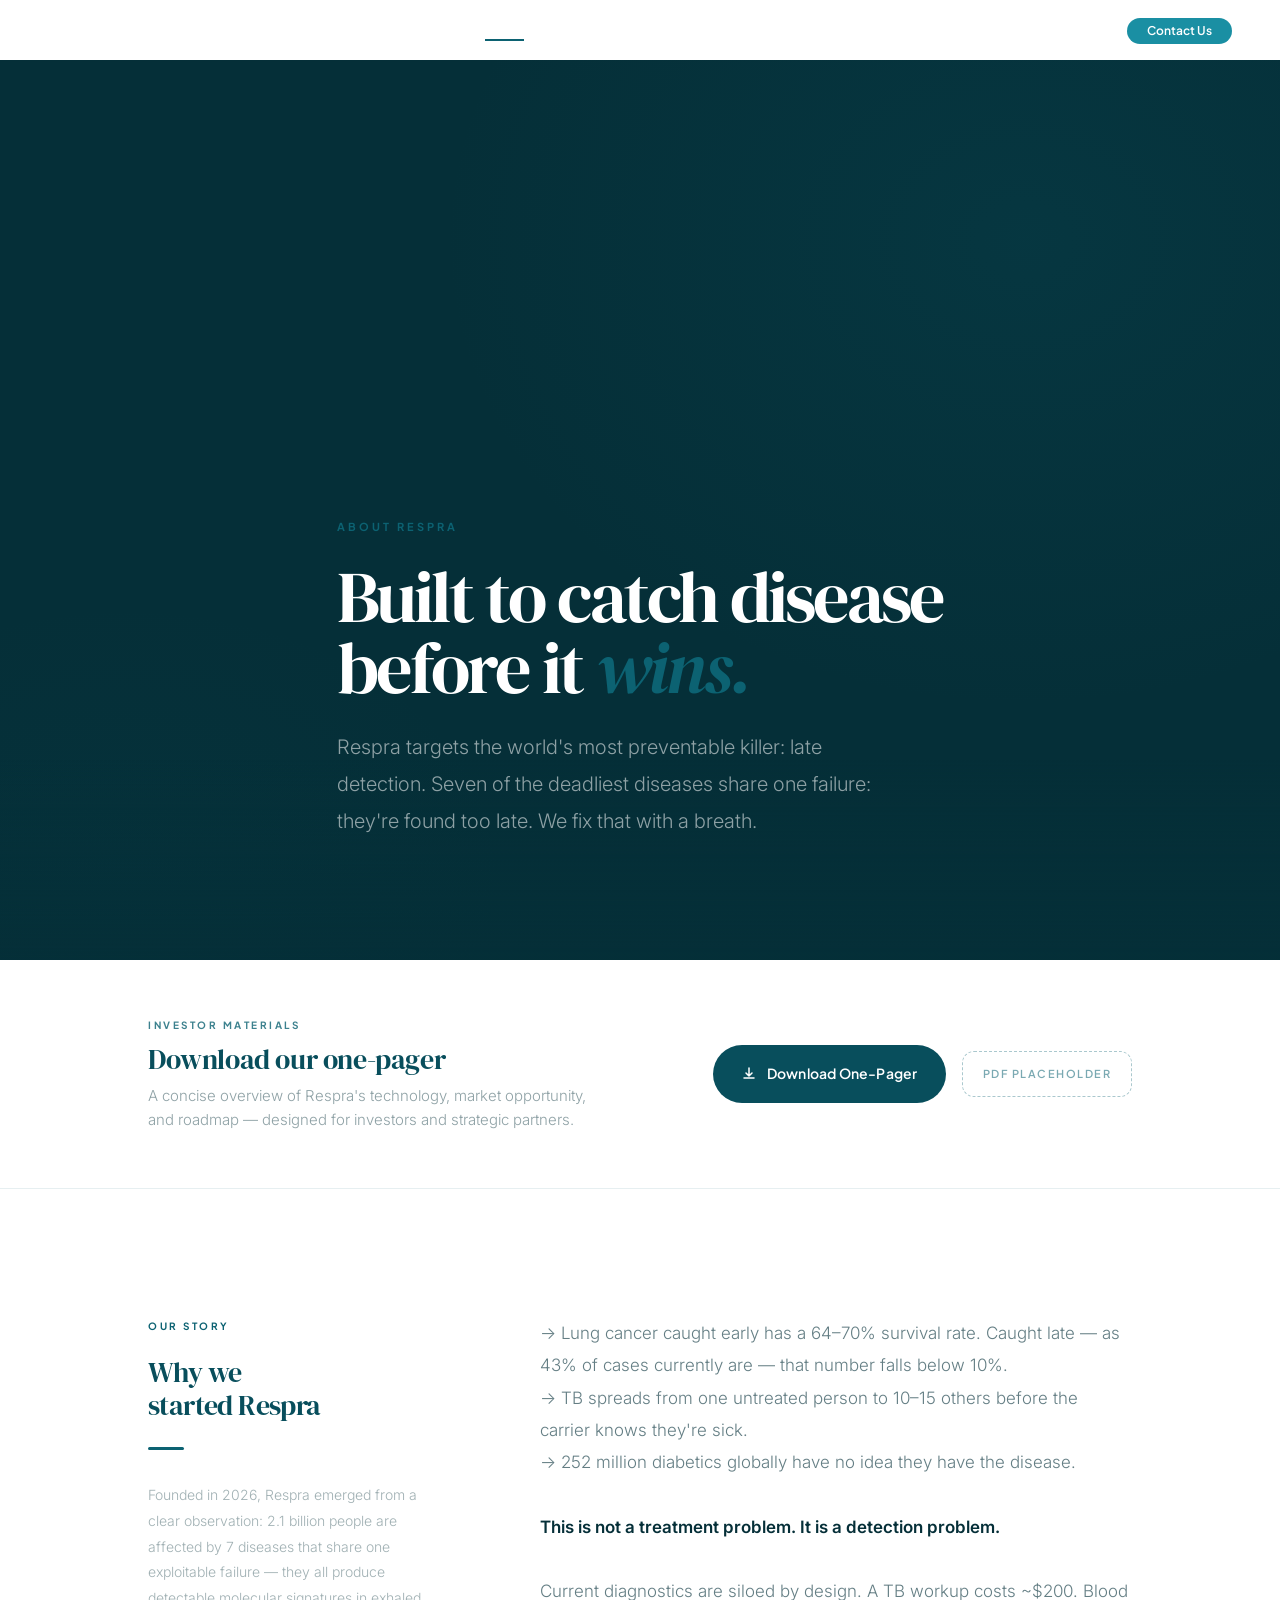
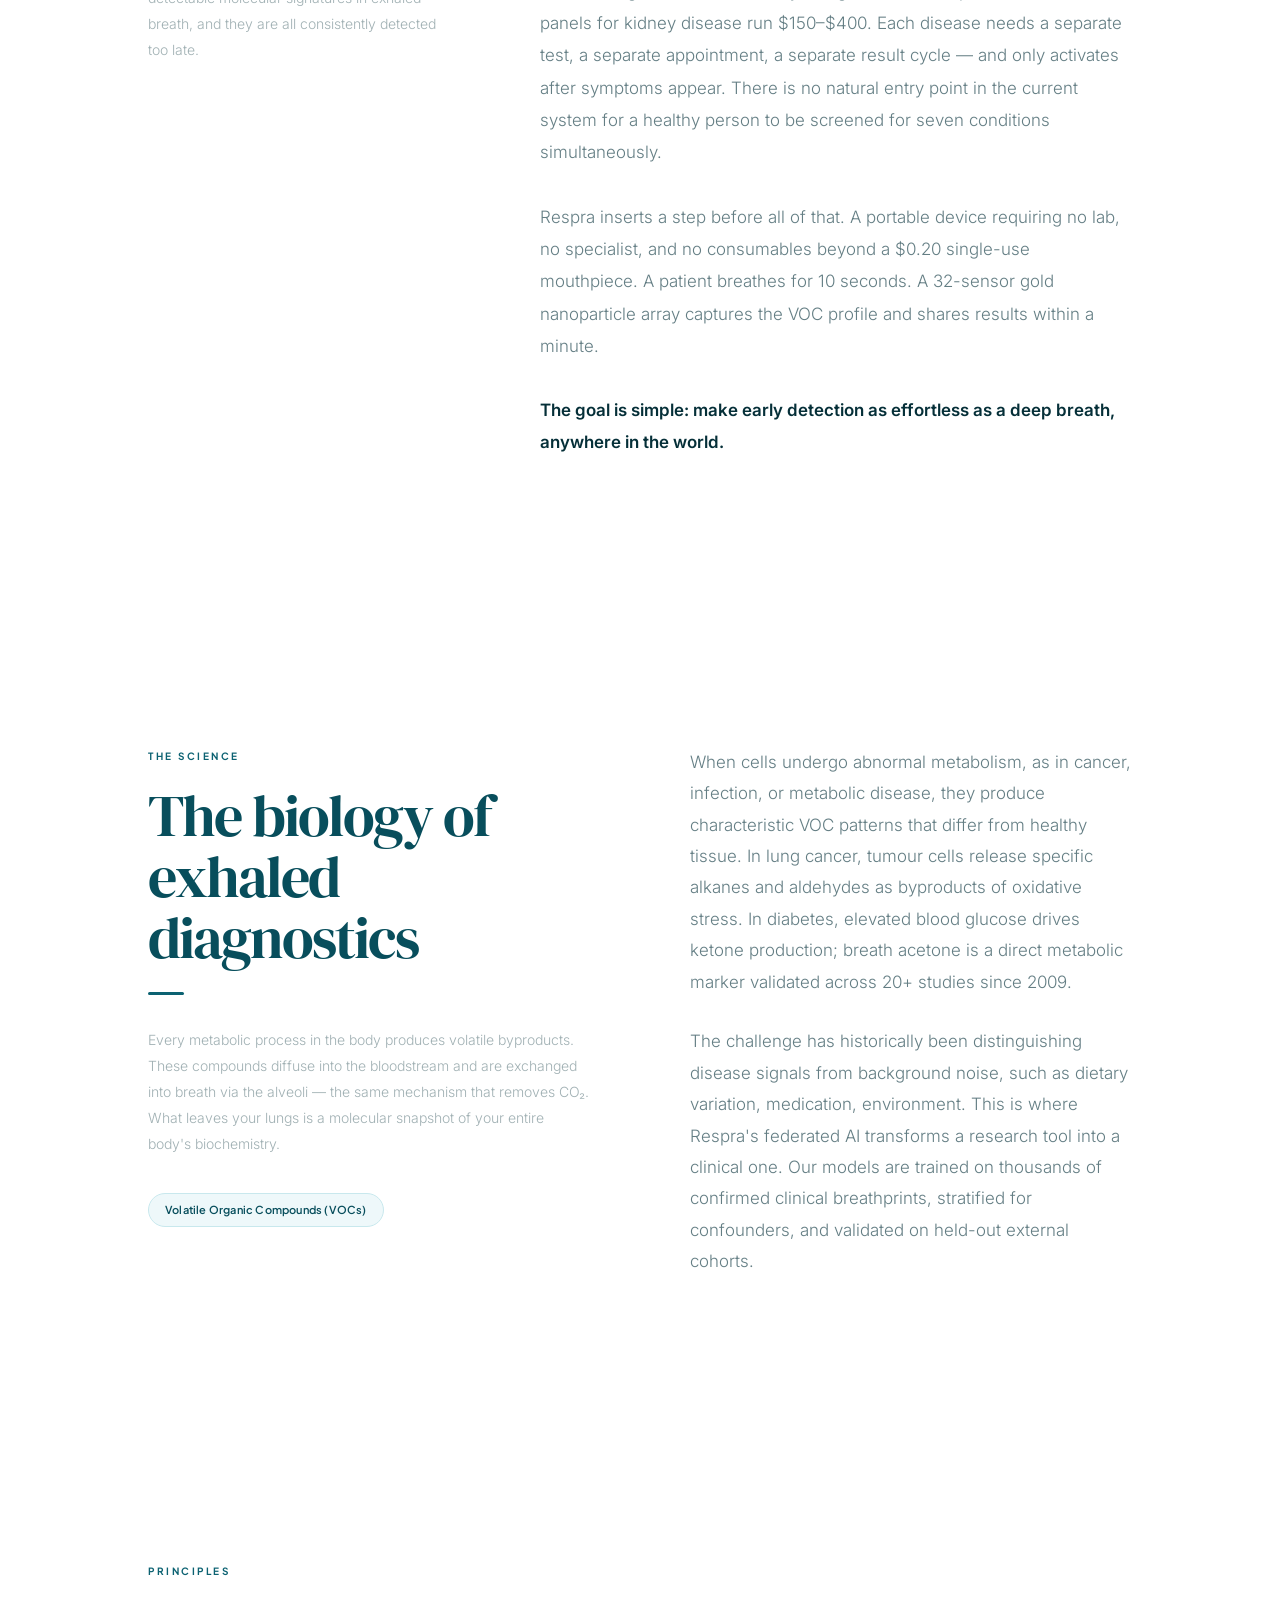
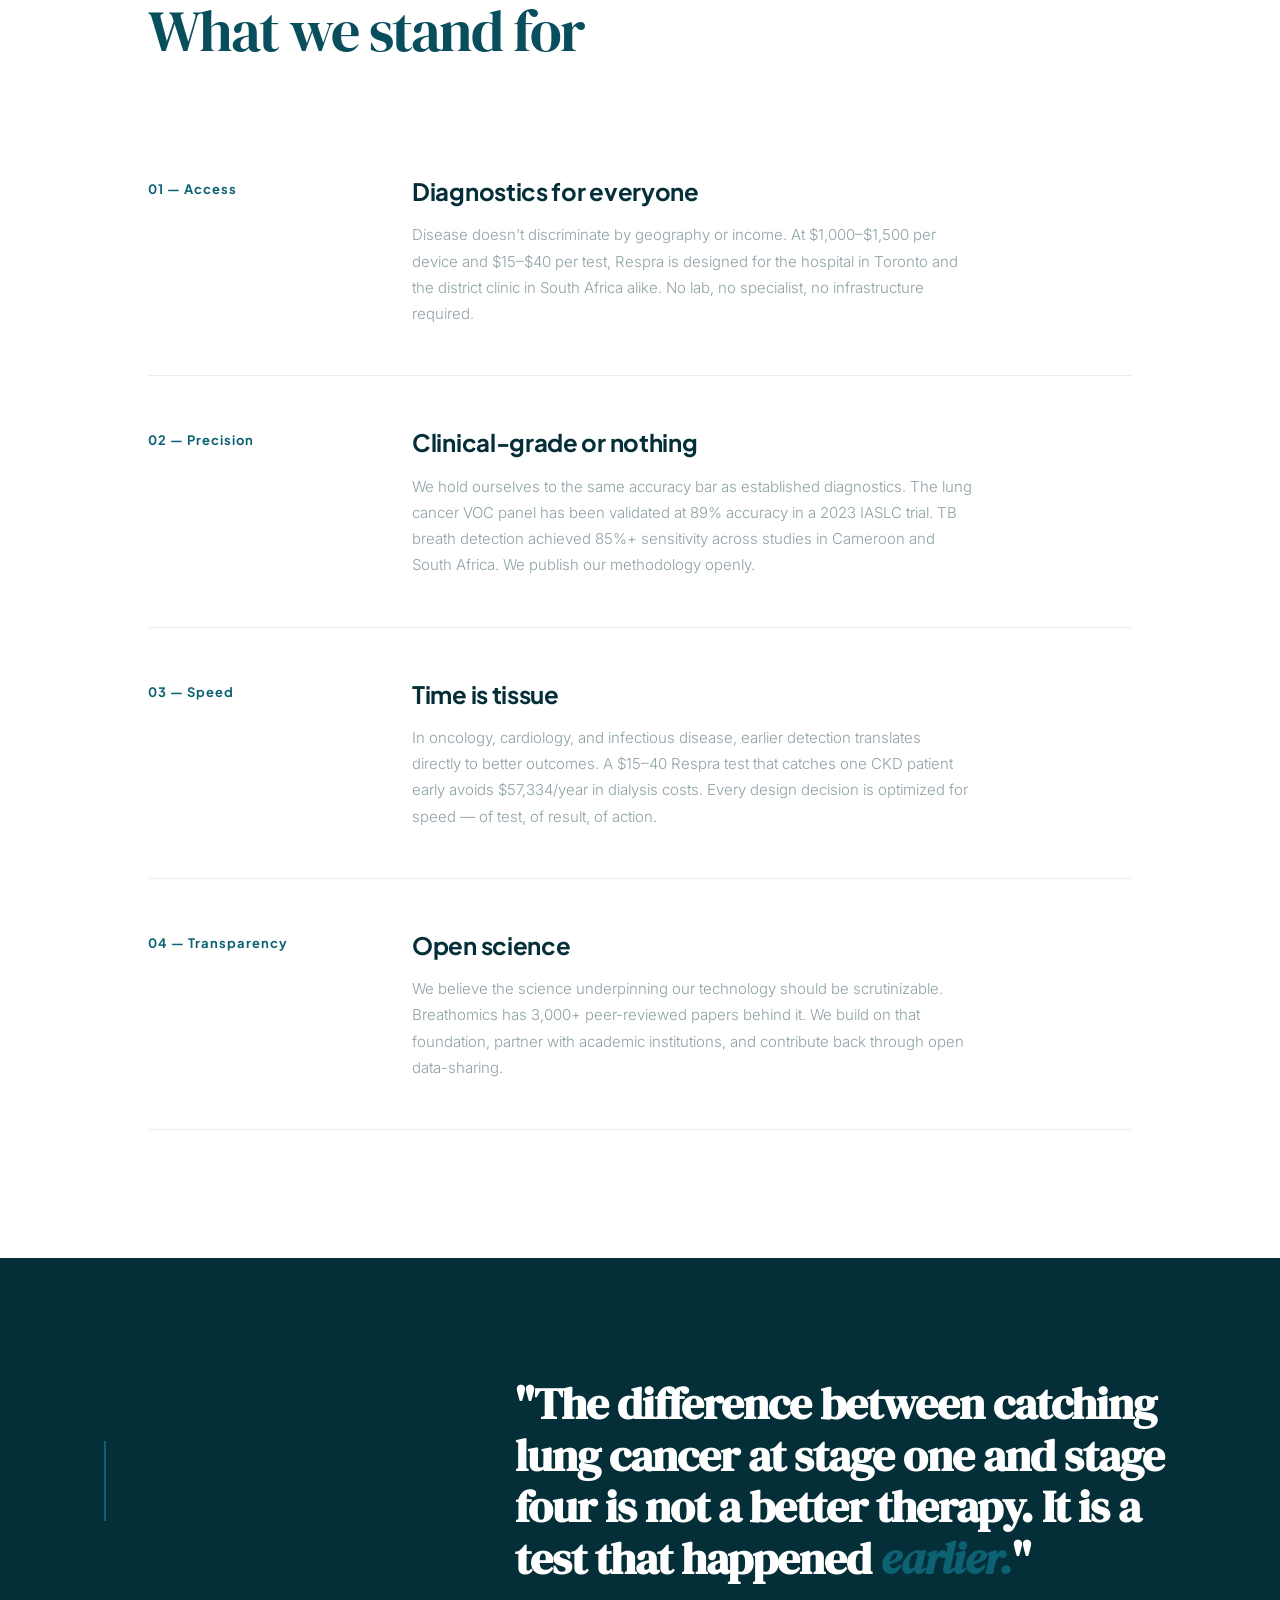
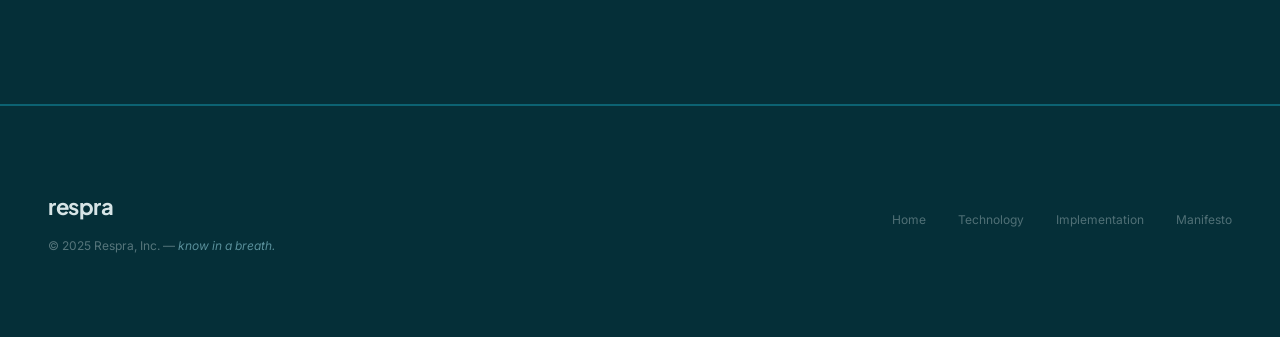
==== about.html @ 3a27616a "Add files via upload" ====
<!DOCTYPE html>
<html lang="en">
<head>
  <meta charset="UTF-8" />
  <meta name="viewport" content="width=device-width, initial-scale=1.0" />
  <title>About — Respra</title>
  <link rel="stylesheet" href="shared.css" />
  <style>
    .page-hero {
      min-height: 100vh;
      display: flex;
      flex-direction: column;
      justify-content: flex-end;
      padding-bottom: 120px;
      position: relative;
      overflow: hidden;
      background: var(--ink);
    }

    .page-hero::after {
      content: '';
      position: absolute;
      bottom: 0; left: 0; right: 0;
      height: 200px;
      background: linear-gradient(to top, rgba(5,47,56,0.85) 0%, transparent 100%);
      pointer-events: none;
      z-index: 1;
    }

    .page-hero-bg {
      position: absolute;
      inset: 0;
      background: radial-gradient(ellipse 70% 80% at 80% 20%, rgba(12,98,114,0.15) 0%, transparent 65%),
                  radial-gradient(ellipse 50% 50% at 10% 90%, rgba(12,98,114,0.05) 0%, transparent 60%);
      pointer-events: none;
    }

    .page-hero-label {
      font-family: var(--subhead);
      font-size: 11px;
      font-weight: 700;
      letter-spacing: 3px;
      text-transform: uppercase;
      color: var(--teal);
      margin-bottom: 24px;
    }

    .page-hero h1 {
      font-size: clamp(50px, 5.6vw, 86px);
      color: #fff;
      max-width: 720px;
    }

    .page-hero h1 em {
      font-style: italic;
      color: var(--green);
    }

    .page-hero .lead {
      color: rgba(255,255,255,0.55);
      max-width: 560px;
      margin-top: 24px;
    }

    /* ── STORY SECTION ── */
    .story-section {
      background: #fff;
    }

    .story-grid {
      display: grid;
      grid-template-columns: 1fr 2fr;
      gap: 96px;
      align-items: start;
    }

    .story-sidebar {
      position: sticky;
      top: calc(var(--nav-h) + 40px);
    }

    .story-sidebar h3 {
      font-size: 28px;
      margin-bottom: 20px;
    }

    .story-body p {
      font-size: 17px;
      line-height: 1.9;
      color: var(--ink-mid);
      margin-bottom: 32px;
      font-weight: 300;
    }

    /* ── VALUES ── */
    .values-section {
      background: var(--bg);
    }

    .value-item {
      padding: 48px 0;
      border-bottom: 1px solid var(--border);
      display: grid;
      grid-template-columns: 200px 1fr;
      gap: 64px;
      align-items: start;
    }

    .value-item:first-child { border-top: 1px solid var(--border); }

    .value-num {
      font-family: var(--subhead);
      font-size: 13px;
      font-weight: 700;
      letter-spacing: 1px;
      color: var(--teal);
      padding-top: 4px;
    }

    .value-content h4 {
      font-family: var(--subhead);
      font-size: 24px;
      font-weight: 700;
      color: var(--ink);
      margin-bottom: 12px;
      letter-spacing: -0.3px;
    }

    .value-content p {
      font-size: 15px;
      color: var(--muted);
      font-weight: 300;
      line-height: 1.75;
      max-width: 560px;
    }

    /* ── DARK QUOTE ── */
    .quote-band {
      background: var(--ink);
      padding: 120px 0;
    }

    .quote-inner {
      max-width: 1200px;
      margin: 0 auto;
      padding: 0 64px;
      display: grid;
      grid-template-columns: 1fr 2fr;
      gap: 80px;
      align-items: center;
    }

    .quote-line {
      width: 2px;
      height: 80px;
      background: var(--green);
    }

    .quote-text {
      font-family: var(--heading);
      font-size: clamp(28px, 3.5vw, 52px);
      font-weight: 700;
      color: #fff;
      line-height: 1.15;
      letter-spacing: -1px;
    }

    .quote-text em {
      font-style: italic;
      color: var(--green);
    }

    @media (max-width: 900px) {
      .story-grid { grid-template-columns: 1fr; gap: 40px; }
      .story-sidebar { position: static; }
      .value-item { grid-template-columns: 1fr; gap: 16px; }
      .team-grid { grid-template-columns: 1fr; }
      .quote-inner { grid-template-columns: 1fr; gap: 32px; }
      .explainer-grid { grid-template-columns: 1fr; }
      .explainer-sticky { position: static; }
    }

    /* ── SCIENCE EXPLAINER (from research) ── */
    .explainer-section {
      background: #fff;
    }

    .explainer-grid {
      display: grid;
      grid-template-columns: 1fr 1fr;
      gap: 100px;
      align-items: start;
    }

    .explainer-sticky {
      position: sticky;
      top: calc(var(--nav-h) + 40px);
    }

    .explainer-body p {
      font-size: 17px;
      line-height: 1.85;
      color: var(--ink-mid);
      margin-bottom: 28px;
      font-weight: 300;
    }
  </style>
</head>
<body>

<nav class="hero-transparent">
  <a href="index.html" class="nav-logo">
    <span class="nav-wordmark">respra</span>
  </a>
  <ul class="nav-links">
    <li><a href="index.html">Home</a></li>
    <li><a href="about.html" class="active">About</a></li>
    <li><a href="technology.html">Technology</a></li>
    <li><a href="implementation.html">Implementation</a></li>
    <li><a href="manifesto.html">Manifesto</a></li>
  </ul>
  <div class="nav-right">
    <div class="nav-contact-wrap">
      <button class="nav-contact-btn" id="contact-btn">Contact Us</button>
      <div class="nav-contact-popup" id="contact-popup">
        <a href="mailto:contact@respra.ca">contact@respra.ca</a>
      </div>
    </div>
  </div>
</nav>

<div class="page-wrap">

  <!-- HERO -->
  <section class="page-hero">
    <div class="page-hero-bg" id="about-hero-bg"></div>
    <div class="section-inner" style="position:relative;z-index:2;">
      <div class="page-hero-label fade-up">About Respra</div>
      <h1 class="fade-up" style="transition-delay:.08s">Built to catch disease<br/>before it <em>wins.</em></h1>
      <p class="lead fade-up" style="transition-delay:.16s">Respra targets the world's most preventable killer: late detection. Seven of the deadliest diseases share one failure: they're found too late. We fix that with a breath.</p>
    </div>
  </section>

  <!-- ONE-PAGER CTA -->
  <div style="background:#fff;border-bottom:1px solid var(--border);">
    <div class="section-inner" style="padding-top:56px;padding-bottom:56px;">
      <div style="display:flex;align-items:center;justify-content:space-between;gap:40px;flex-wrap:wrap;">
        <div>
          <span class="eyebrow" style="margin-bottom:8px;">Investor Materials</span>
          <h3 style="font-size:clamp(20px,2.5vw,28px);letter-spacing:-0.4px;margin-bottom:8px;">Download our one-pager</h3>
          <p style="font-family:var(--body);font-size:15px;font-weight:300;color:var(--muted);max-width:440px;line-height:1.6;">A concise overview of Respra's technology, market opportunity, and roadmap — designed for investors and strategic partners.</p>
        </div>
        <div style="display:flex;align-items:center;gap:16px;flex-shrink:0;">
          <a href="#"
             onclick="alert('One-pager coming soon — upload your PDF and we will link it here.');return false;"
             style="display:inline-flex;align-items:center;gap:10px;padding:16px 28px;background:var(--green-dark);color:#fff;border-radius:100px;font-family:var(--subhead);font-size:14px;font-weight:600;text-decoration:none;letter-spacing:0.2px;transition:opacity 0.2s,transform 0.2s;"
             onmouseover="this.style.opacity='0.85';this.style.transform='translateY(-1px)'"
             onmouseout="this.style.opacity='1';this.style.transform='translateY(0)'">
            <svg width="16" height="16" viewBox="0 0 16 16" fill="none" xmlns="http://www.w3.org/2000/svg">
              <path d="M8 2v8M5 7l3 3 3-3" stroke="#fff" stroke-width="1.5" stroke-linecap="round" stroke-linejoin="round"/>
              <path d="M3 12h10" stroke="#fff" stroke-width="1.5" stroke-linecap="round"/>
            </svg>
            Download One-Pager
          </a>
          <div style="padding:12px 20px;border:1.5px dashed rgba(12,98,114,0.35);border-radius:12px;font-family:var(--subhead);font-size:11px;font-weight:600;color:rgba(12,98,114,0.55);letter-spacing:1.5px;text-transform:uppercase;white-space:nowrap;">PDF placeholder</div>
        </div>
      </div>
    </div>
  </div>

  <!-- STORY -->
  <section class="story-section">
    <div class="section-inner">
      <div class="story-grid">
        <div class="story-sidebar">
          <span class="eyebrow fade-up">Our Story</span>
          <h3 class="fade-up" style="transition-delay:.08s;">Why we<br/>started Respra</h3>
          <div class="rule-green fade-up" style="transition-delay:.14s;"></div>
          <p class="body-text fade-up" style="transition-delay:.2s;">Founded in 2026, Respra emerged from a clear observation: 2.1 billion people are affected by 7 diseases that share one exploitable failure — they all produce detectable molecular signatures in exhaled breath, and they are all consistently detected too late.</p>
        </div>
        <div class="story-body fade-up" style="transition-delay:.1s;">
          <p>→ Lung cancer caught early has a 64–70% survival rate. Caught late — as 43% of cases currently are — that number falls below 10%.<br/>→ TB spreads from one untreated person to 10–15 others before the carrier knows they're sick.<br/>→ 252 million diabetics globally have no idea they have the disease.</p>
          <p style="font-weight:600;color:var(--ink);">This is not a treatment problem. It is a detection problem.</p>
          <p>Current diagnostics are siloed by design. A TB workup costs ~$200. Blood panels for kidney disease run $150–$400. Each disease needs a separate test, a separate appointment, a separate result cycle — and only activates after symptoms appear. There is no natural entry point in the current system for a healthy person to be screened for seven conditions simultaneously.</p>
          <p>Respra inserts a step before all of that. A portable device requiring no lab, no specialist, and no consumables beyond a $0.20 single-use mouthpiece. A patient breathes for 10 seconds. A 32-sensor gold nanoparticle array captures the VOC profile and shares results within a minute.</p>
          <p style="font-weight:600;color:var(--ink);">The goal is simple: make early detection as effortless as a deep breath, anywhere in the world.</p>
        </div>
      </div>
    </div>
  </section>

  <!-- SCIENCE EXPLAINER -->
  <section class="explainer-section">
    <div class="section-inner">
      <div class="explainer-grid">
        <div class="explainer-sticky">
          <span class="eyebrow fade-up">The Science</span>
          <h2 class="fade-up" style="transition-delay:.08s;">The biology of<br/>exhaled diagnostics</h2>
          <div class="rule-green fade-up" style="transition-delay:.14s;"></div>
          <p class="body-text fade-up" style="transition-delay:.18s;">Every metabolic process in the body produces volatile byproducts. These compounds diffuse into the bloodstream and are exchanged into breath via the alveoli — the same mechanism that removes CO₂. What leaves your lungs is a molecular snapshot of your entire body's biochemistry.</p>
          <div style="margin-top:36px;" class="fade-up">
            <div class="pill">Volatile Organic Compounds (VOCs)</div>
          </div>
        </div>
        <div class="explainer-body fade-up" style="transition-delay:.12s;">
          <p>When cells undergo abnormal metabolism, as in cancer, infection, or metabolic disease, they produce characteristic VOC patterns that differ from healthy tissue. In lung cancer, tumour cells release specific alkanes and aldehydes as byproducts of oxidative stress. In diabetes, elevated blood glucose drives ketone production; breath acetone is a direct metabolic marker validated across 20+ studies since 2009.</p>
          <p>The challenge has historically been distinguishing disease signals from background noise, such as dietary variation, medication, environment. This is where Respra's federated AI transforms a research tool into a clinical one. Our models are trained on thousands of confirmed clinical breathprints, stratified for confounders, and validated on held-out external cohorts.</p>
        </div>
      </div>
    </div>
  </section>

  <hr class="rule" />

  <!-- VALUES -->
  <section class="values-section">
    <div class="section-inner">
      <span class="eyebrow fade-up">Principles</span>
      <h2 class="fade-up" style="transition-delay:.08s;margin-bottom:64px;">What we stand for</h2>

      <div class="value-item fade-up">
        <div class="value-num">01 — Access</div>
        <div class="value-content">
          <h4>Diagnostics for everyone</h4>
          <p>Disease doesn't discriminate by geography or income. At $1,000–$1,500 per device and $15–$40 per test, Respra is designed for the hospital in Toronto and the district clinic in South Africa alike. No lab, no specialist, no infrastructure required.</p>
        </div>
      </div>
      <div class="value-item fade-up" style="transition-delay:.08s;">
        <div class="value-num">02 — Precision</div>
        <div class="value-content">
          <h4>Clinical-grade or nothing</h4>
          <p>We hold ourselves to the same accuracy bar as established diagnostics. The lung cancer VOC panel has been validated at 89% accuracy in a 2023 IASLC trial. TB breath detection achieved 85%+ sensitivity across studies in Cameroon and South Africa. We publish our methodology openly.</p>
        </div>
      </div>
      <div class="value-item fade-up" style="transition-delay:.16s;">
        <div class="value-num">03 — Speed</div>
        <div class="value-content">
          <h4>Time is tissue</h4>
          <p>In oncology, cardiology, and infectious disease, earlier detection translates directly to better outcomes. A $15–40 Respra test that catches one CKD patient early avoids $57,334/year in dialysis costs. Every design decision is optimized for speed — of test, of result, of action.</p>
        </div>
      </div>
      <div class="value-item fade-up" style="transition-delay:.24s;">
        <div class="value-num">04 — Transparency</div>
        <div class="value-content">
          <h4>Open science</h4>
          <p>We believe the science underpinning our technology should be scrutinizable. Breathomics has 3,000+ peer-reviewed papers behind it. We build on that foundation, partner with academic institutions, and contribute back through open data-sharing.</p>
        </div>
      </div>
    </div>
  </section>

  <!-- QUOTE BAND -->
  <div class="quote-band">
    <div class="quote-inner">
      <div class="quote-line fade-up"></div>
      <div class="quote-text fade-up" style="transition-delay:.08s;">"The difference between catching lung cancer at stage one and stage four is not a better therapy. It is a test that happened <em>earlier.</em>"</div>
    </div>
  </div>

  <!-- FOOTER -->
  <footer>
    <div>
      <div class="foot-brand">respra</div>
      <div style="margin-top:8px;">© 2025 Respra, Inc. — <em>know in a breath.</em></div>
    </div>
    <div class="foot-links">
      <a href="index.html">Home</a>
      <a href="technology.html">Technology</a>
      <a href="implementation.html">Implementation</a>
      <a href="manifesto.html">Manifesto</a>
    </div>
  </footer>

</div>

<script>
  const io = new IntersectionObserver((entries) => {
    entries.forEach(e => { if (e.isIntersecting) { e.target.classList.add('in'); io.unobserve(e.target); } });
  }, { threshold: 0.08 });
  document.querySelectorAll('.fade-up').forEach(el => io.observe(el));

  // Nav transparency on scroll
  (function() {
    const nav = document.querySelector('nav');
    function updateNav() { nav.classList.toggle('scrolled', window.scrollY > 40); }
    window.addEventListener('scroll', updateNav, { passive: true });
    updateNav();
  })();

  window.addEventListener('scroll', () => {
    const bg = document.getElementById('about-hero-bg');
    if (bg) bg.style.transform = `translateY(${window.scrollY * 0.15}px)`;
  }, { passive: true });

  const contactBtn = document.getElementById('contact-btn');
  const contactPopup = document.getElementById('contact-popup');
  if (contactBtn && contactPopup) {
    contactBtn.addEventListener('click', function(e) {
      e.stopPropagation();
      contactPopup.classList.toggle('open');
    });
    document.addEventListener('click', function() {
      contactPopup.classList.remove('open');
    });
  }
</script>

</body>
</html>
---- shared.css ----
@import url('https://fonts.googleapis.com/css2?family=DM+Serif+Display:ital@0;1&family=Plus+Jakarta+Sans:wght@400;500;600;700&family=Inter:wght@300;400;500;600&display=swap');

*, *::before, *::after { box-sizing: border-box; margin: 0; padding: 0; }

:root {
  /* ── Brand teal ── */
  --teal:        #0c6272;
  --teal-dark:   #084e5c;
  --teal-deep:   #052f38;

  /* ── Legacy green vars remapped to teal palette ── */
  --green:       #0c6272;
  --green-dark:  #084e5c;

  /* ── Teal tints ── */
  --mint:        #eef8fa;
  --mint-mid:    #c8e8ed;
  --mint-dim:    #7db8c4;

  /* ── Neutrals ── */
  --bg:          #ffffff;
  --bg2:         #f4fafc;
  --bg-2:        #f4fafc;
  --bg-3:        #e6f3f5;
  --ink:         #052f38;
  --ink-mid:     rgba(5,47,56,0.62);
  --ink-low:     rgba(5,47,56,0.38);
  --ink-xlow:    rgba(5,47,56,0.16);
  --muted:       rgba(5,47,56,0.45);
  --border:      rgba(12,98,114,0.1);
  --border-mid:  rgba(12,98,114,0.2);

  /* ── Surfaces ── */
  --surface:     rgba(12,98,114,0.08);
  --surface-mid: rgba(12,98,114,0.15);

  /* ── Type ── */
  --heading:  'DM Serif Display', serif;
  --subhead:  'Plus Jakarta Sans', sans-serif;
  --body:     'Inter', system-ui, sans-serif;
  --nav-h:    60px;
  --max:      1080px;
}

html { scroll-behavior: smooth; }

body {
  font-family: var(--body);
  background: var(--bg);
  color: var(--ink);
  -webkit-font-smoothing: antialiased;
  -moz-osx-font-smoothing: grayscale;
  line-height: 1.85;
  overflow-x: hidden;
}

/* ── NAV ── */
nav {
  position: fixed;
  top: 0; left: 0; right: 0;
  height: var(--nav-h);
  z-index: 200;
  display: flex;
  align-items: center;
  justify-content: space-between;
  padding: 0 48px;
  background: rgba(255,255,255,0.86);
  backdrop-filter: blur(20px) saturate(160%);
  -webkit-backdrop-filter: blur(20px) saturate(160%);
  border-bottom: 1px solid var(--border);
  transition: background 0.45s cubic-bezier(.16,1,.3,1),
              backdrop-filter 0.45s,
              -webkit-backdrop-filter 0.45s,
              border-color 0.45s;
}

/* Transparent state — applied on dark-hero pages before scroll */
nav.hero-transparent {
  background: transparent;
  backdrop-filter: none;
  -webkit-backdrop-filter: none;
  border-bottom-color: transparent;
}

nav.hero-transparent.scrolled {
  background: rgba(255,255,255,0.86);
  backdrop-filter: blur(20px) saturate(160%);
  -webkit-backdrop-filter: blur(20px) saturate(160%);
  border-bottom-color: var(--border);
}

.nav-logo {
  display: flex;
  align-items: center;
  gap: 9px;
  text-decoration: none;
  flex-shrink: 0;
}

.nav-wordmark {
  font-family: var(--subhead);
  font-size: 16px;
  font-weight: 700;
  color: var(--teal);
  letter-spacing: -0.3px;
  transition: color 0.35s;
}

nav.hero-transparent .nav-wordmark { color: rgba(255,255,255,0.92); }
nav.hero-transparent.scrolled .nav-wordmark { color: var(--teal); }

.nav-links {
  display: flex;
  align-items: center;
  gap: 36px;
  list-style: none;
  position: absolute;
  left: 50%;
  transform: translateX(-50%);
}

.nav-links a {
  text-decoration: none;
  font-family: var(--subhead);
  font-size: 13px;
  font-weight: 500;
  color: var(--ink-low);
  transition: color 0.2s;
  position: relative;
  padding-bottom: 3px;
}

/* Underline slide-in from left */
.nav-links a::after {
  content: '';
  position: absolute;
  bottom: 0; left: 0;
  width: 100%; height: 1.5px;
  background: var(--teal);
  transform: scaleX(0);
  transform-origin: left center;
  transition: transform 0.28s cubic-bezier(.16,1,.3,1);
}

.nav-links a:hover { color: var(--teal); }
.nav-links a:hover::after { transform: scaleX(1); }
.nav-links a.active { color: var(--teal); font-weight: 600; }
.nav-links a.active::after { transform: scaleX(1); }

/* Transparent nav link colors */
nav.hero-transparent .nav-links a { color: rgba(255,255,255,0.65); }
nav.hero-transparent .nav-links a:hover { color: rgba(255,255,255,0.95); }
nav.hero-transparent .nav-links a.active { color: rgba(255,255,255,0.95); }
nav.hero-transparent.scrolled .nav-links a { color: var(--ink-low); }
nav.hero-transparent.scrolled .nav-links a:hover { color: var(--teal); }
nav.hero-transparent.scrolled .nav-links a.active { color: var(--teal); }

.nav-cta {
  flex-shrink: 0;
  font-family: var(--subhead);
  font-size: 12px;
  font-weight: 600;
  color: var(--teal);
  background: var(--mint);
  border: 1px solid var(--border-mid);
  border-radius: 100px;
  padding: 7px 20px;
  text-decoration: none;
  transition: background 0.2s, transform 0.2s, box-shadow 0.2s;
}
.nav-cta:hover {
  background: var(--mint-mid);
  transform: translateY(-1px);
  box-shadow: 0 4px 12px rgba(12,98,114,0.15);
}

.nav-right {
  display: flex;
  align-items: center;
  gap: 12px;
  flex-shrink: 0;
}

.nav-contact-wrap {
  position: relative;
}

.nav-contact-btn {
  font-family: var(--subhead);
  font-size: 12px;
  font-weight: 600;
  color: #fff;
  background: #1a8fa3;
  border: none;
  border-radius: 100px;
  padding: 7px 20px;
  cursor: pointer;
  transition: background 0.25s ease, box-shadow 0.25s ease;
  line-height: 1;
}

.nav-contact-btn:hover {
  background: #1ea0b6;
  box-shadow: 0 0 12px rgba(12,98,114,0.4);
}

.nav-contact-popup {
  position: absolute;
  top: calc(100% + 10px);
  right: 0;
  background: #fff;
  border: 1px solid var(--border-mid);
  border-radius: 10px;
  padding: 12px 18px;
  box-shadow: 0 8px 24px rgba(12,98,114,0.12);
  white-space: nowrap;
  opacity: 0;
  pointer-events: none;
  transform: translateY(-4px);
  transition: opacity 0.2s ease, transform 0.2s ease;
  z-index: 300;
}

.nav-contact-popup.open {
  opacity: 1;
  pointer-events: auto;
  transform: translateY(0);
}

.nav-contact-popup a {
  font-family: var(--body);
  font-size: 13px;
  color: var(--teal);
  text-decoration: none;
  font-weight: 500;
}

.nav-contact-popup a:hover {
  text-decoration: underline;
}

/* ── TYPOGRAPHY ── */
h1 {
  font-family: var(--heading);
  font-size: clamp(58px, 8.5vw, 124px);
  font-weight: 400;
  line-height: 1.0;
  letter-spacing: -3px;
  color: var(--teal);
}

h2 {
  font-family: var(--heading);
  font-size: clamp(34px, 4.5vw, 60px);
  font-weight: 400;
  line-height: 1.06;
  letter-spacing: -2px;
  color: var(--teal-dark);
}

h3 {
  font-family: var(--heading);
  font-size: clamp(20px, 2.2vw, 28px);
  font-weight: 400;
  line-height: 1.2;
  letter-spacing: -0.6px;
  color: var(--teal-dark);
}

h4 {
  font-family: var(--subhead);
  font-size: 14px;
  font-weight: 600;
  color: var(--ink-mid);
  line-height: 1.55;
}

p.lead {
  font-family: var(--body);
  font-size: clamp(16px, 1.7vw, 20px);
  font-weight: 300;
  color: var(--ink-mid);
  line-height: 1.85;
}

p.body-text {
  font-family: var(--body);
  font-size: 14px;
  font-weight: 300;
  color: var(--ink-low);
  line-height: 1.85;
}

.eyebrow {
  display: block;
  font-family: var(--subhead);
  font-size: 10px;
  font-weight: 700;
  letter-spacing: 2.5px;
  text-transform: uppercase;
  color: var(--teal);
  margin-bottom: 20px;
  opacity: 0.8;
}

/* ── TEAL RULE ACCENT ── */
.rule-green {
  width: 36px;
  height: 3px;
  background: var(--teal);
  border-radius: 2px;
  margin: 24px 0 32px;
}

/* ── LAYOUT ── */
.page-wrap { padding-top: var(--nav-h); }

.section-inner {
  max-width: var(--max);
  margin: 0 auto;
  padding: 0 48px;
}

section        { padding: 128px 0; }
section.tight  { padding: 88px 0; }
section.xtra   { padding: 180px 0; }

hr.rule { display: none; }

/* ── STAT ── */
.stat-num {
  font-family: var(--heading);
  font-size: clamp(40px, 5vw, 68px);
  font-weight: 400;
  color: var(--teal);
  line-height: 1;
  letter-spacing: -2px;
}

.stat-label {
  font-family: var(--body);
  font-size: 12px;
  font-weight: 400;
  color: var(--ink-low);
  margin-top: 8px;
  line-height: 1.6;
}

/* ── PILL ── */
.pill {
  display: inline-flex;
  align-items: center;
  padding: 6px 16px;
  border-radius: 100px;
  background: var(--mint);
  border: 1px solid var(--mint-mid);
  font-family: var(--subhead);
  font-size: 11px;
  font-weight: 600;
  color: var(--teal-dark);
  letter-spacing: 0.2px;
}

/* ── DARK SECTION ── */
.dark-section {
  background: var(--teal-deep);
  color: #fff;
}
.dark-section h2, .dark-section h3 { color: var(--mint); }
.dark-section .eyebrow { color: var(--mint-dim); opacity: 1; }
.dark-section p.lead   { color: rgba(238,248,250,0.6); }
.dark-section p.body-text { color: rgba(238,248,250,0.45); }
.dark-section .stat-num   { color: var(--mint); }
.dark-section .stat-label { color: rgba(238,248,250,0.5); }

/* ── FADE UP ── */
.fade-up {
  opacity: 0;
  transform: translateY(28px) scale(0.97);
  transition: opacity 0.9s cubic-bezier(.16,1,.3,1),
              transform 0.9s cubic-bezier(.16,1,.3,1);
}
.fade-up.in { opacity: 1; transform: translateY(0) scale(1); }

/* ── FOOTER ── */
footer {
  background: var(--teal-deep);
  color: rgba(238,248,250,0.35);
  padding: 80px 48px;
  border-top: 2px solid var(--teal);
  display: flex;
  align-items: center;
  justify-content: space-between;
  font-family: var(--body);
  font-size: 12px;
}

footer .foot-brand {
  font-family: var(--subhead);
  font-weight: 700;
  font-size: 22px;
  color: rgba(238,248,250,0.9);
  letter-spacing: -0.5px;
  margin-bottom: 6px;
}

footer em { font-style: italic; color: var(--mint-dim); opacity: 0.7; }

footer .foot-links { display: flex; gap: 32px; }

footer .foot-links a {
  color: rgba(238,248,250,0.32);
  text-decoration: none;
  transition: color 0.2s;
  font-size: 12px;
  position: relative;
  padding-bottom: 2px;
}

footer .foot-links a::after {
  content: '';
  position: absolute;
  bottom: 0; left: 0;
  width: 100%; height: 1px;
  background: var(--teal);
  transform: scaleX(0);
  transform-origin: left center;
  transition: transform 0.25s cubic-bezier(.16,1,.3,1);
  opacity: 0.6;
}

footer .foot-links a:hover { color: rgba(238,248,250,0.85); }
footer .foot-links a:hover::after { transform: scaleX(1); }

@media (max-width: 860px) {
  nav { padding: 0 20px; }
  .nav-links { display: none; }
  .section-inner { padding: 0 24px; }
  section { padding: 80px 0; }
  footer { padding: 52px 24px; flex-direction: column; gap: 28px; align-items: flex-start; }
}
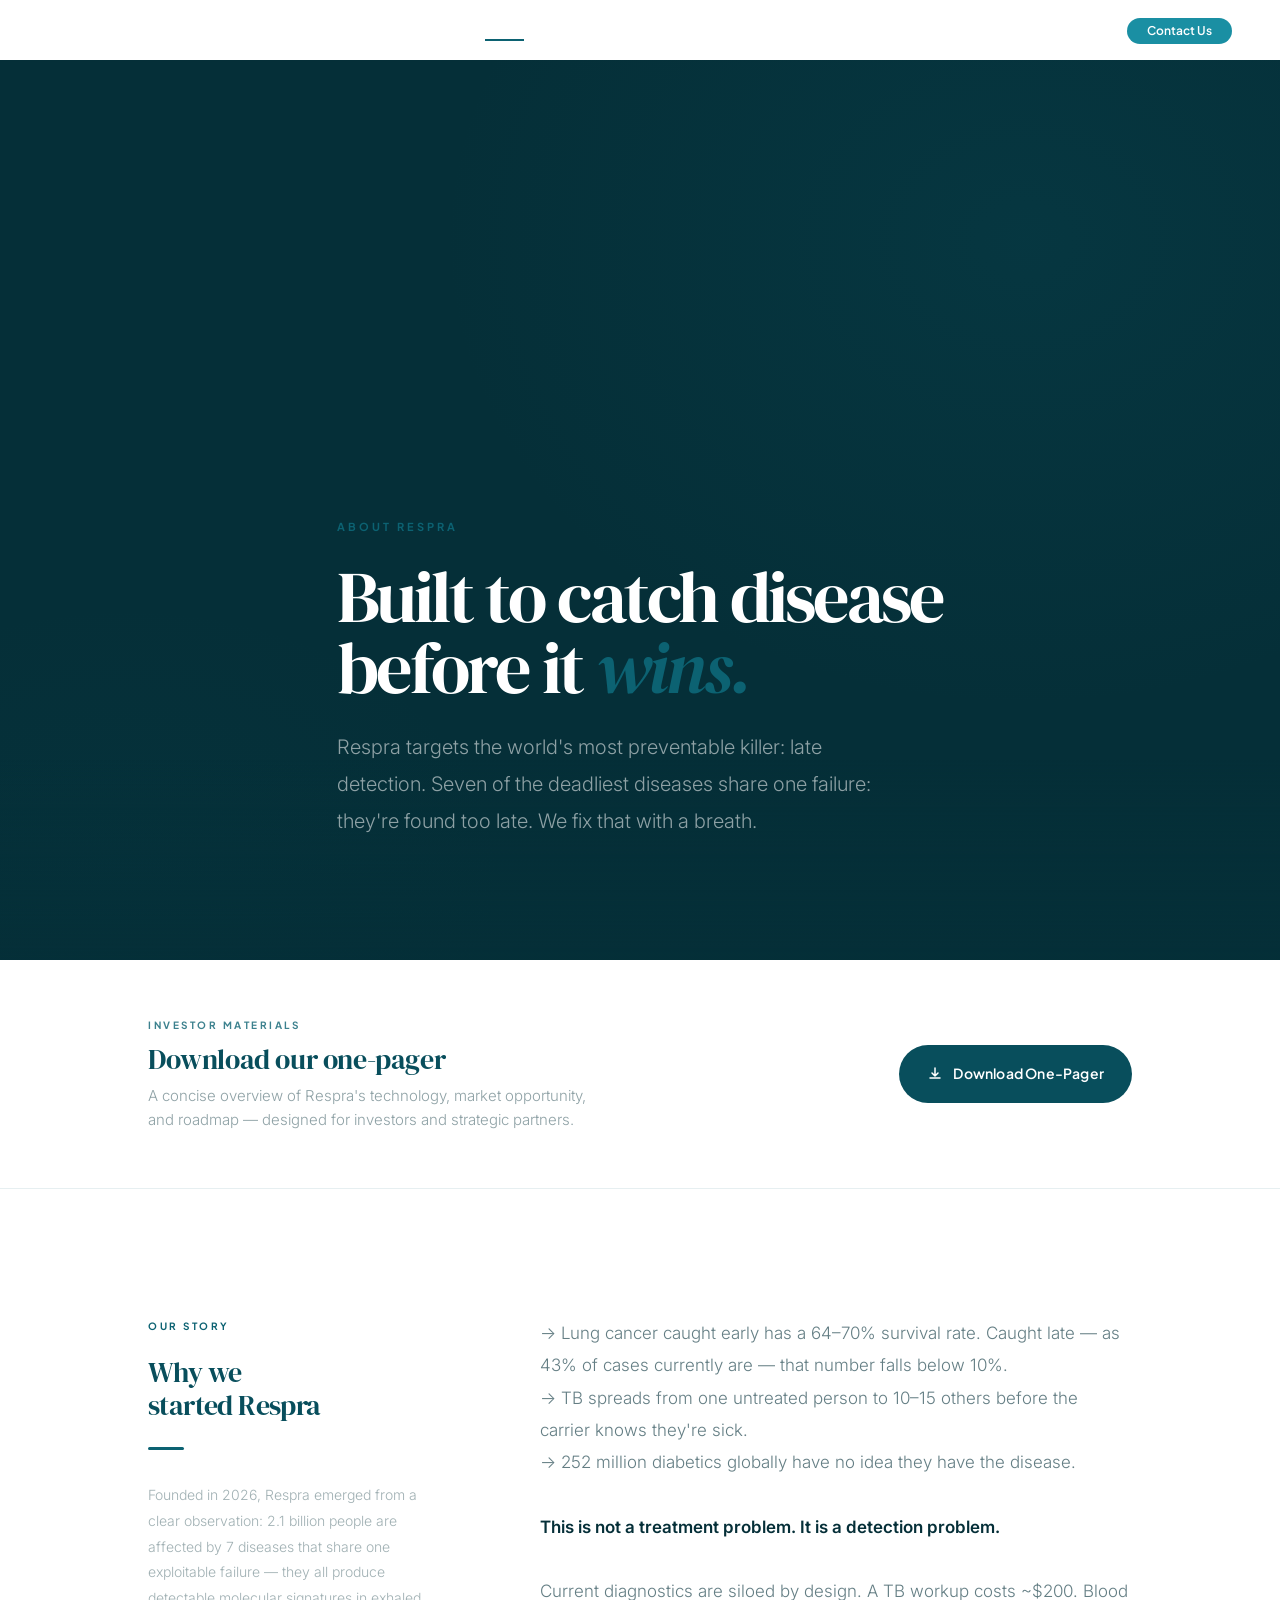
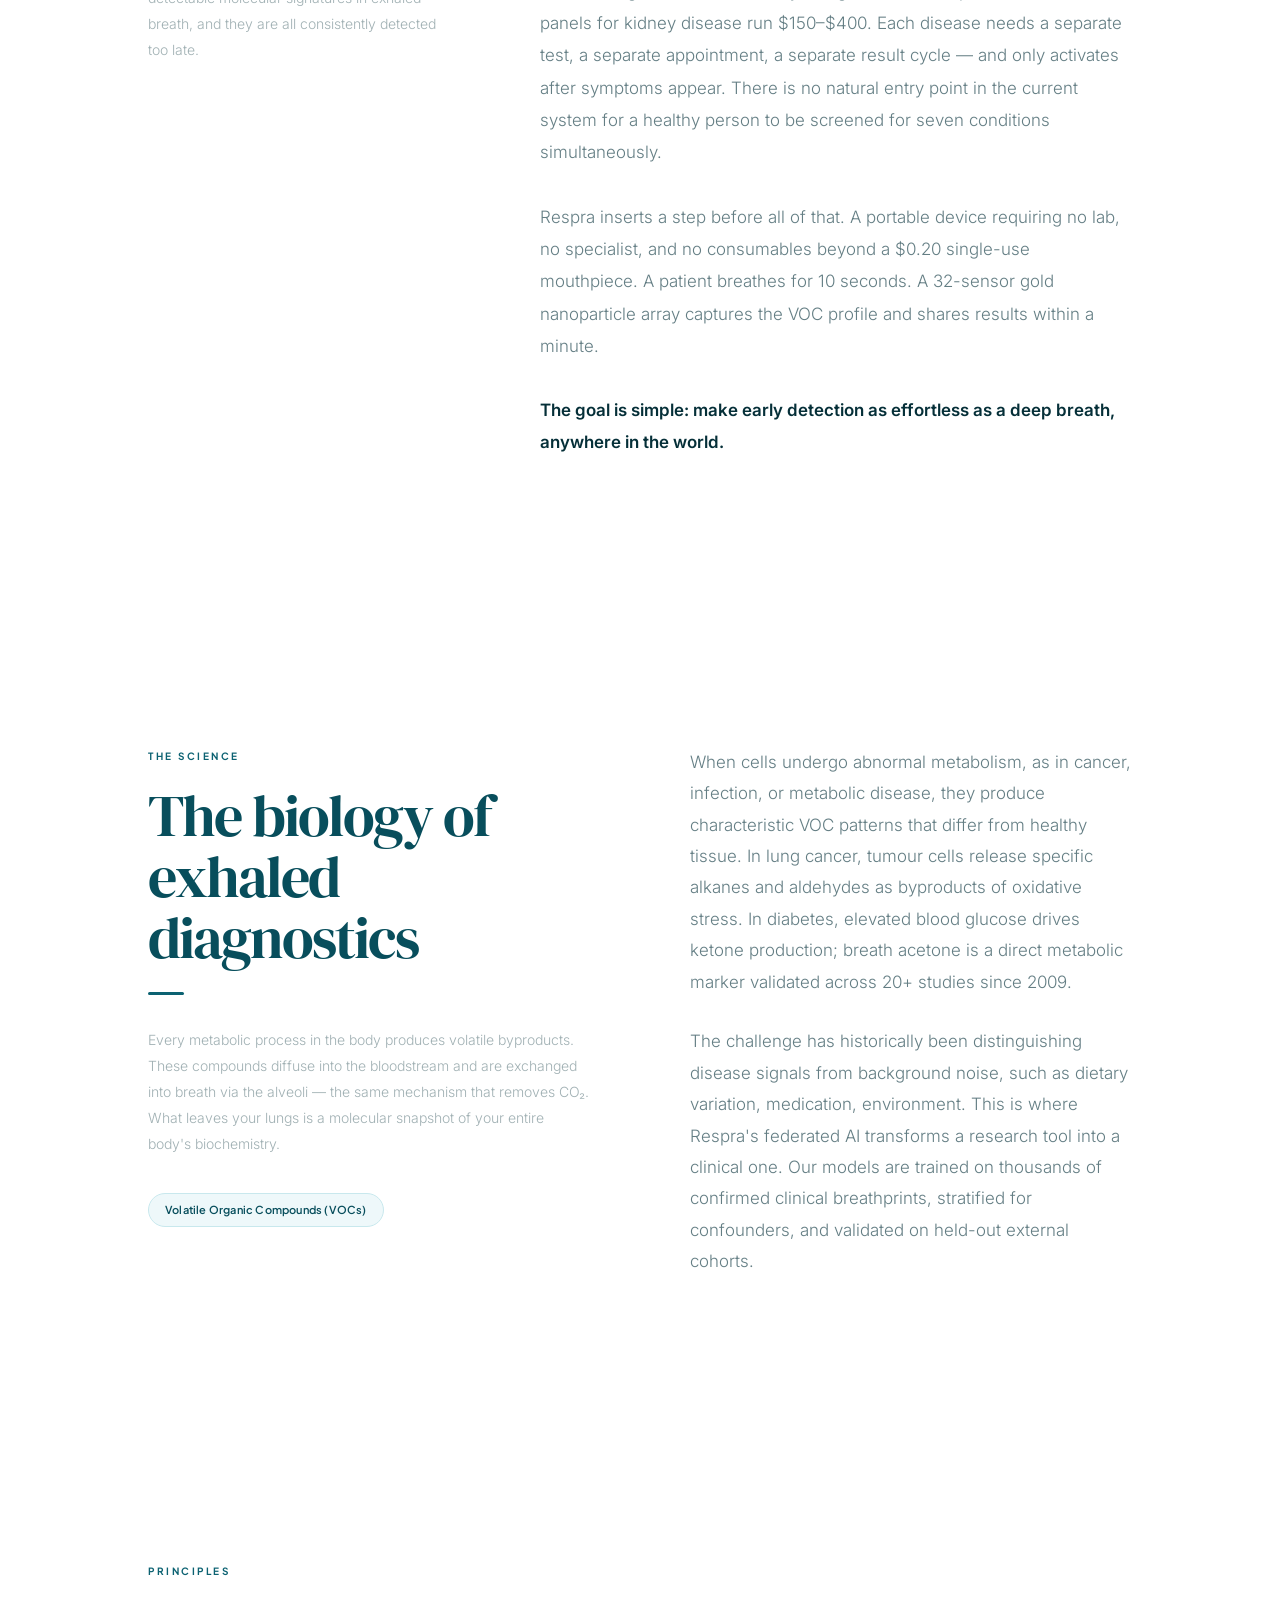
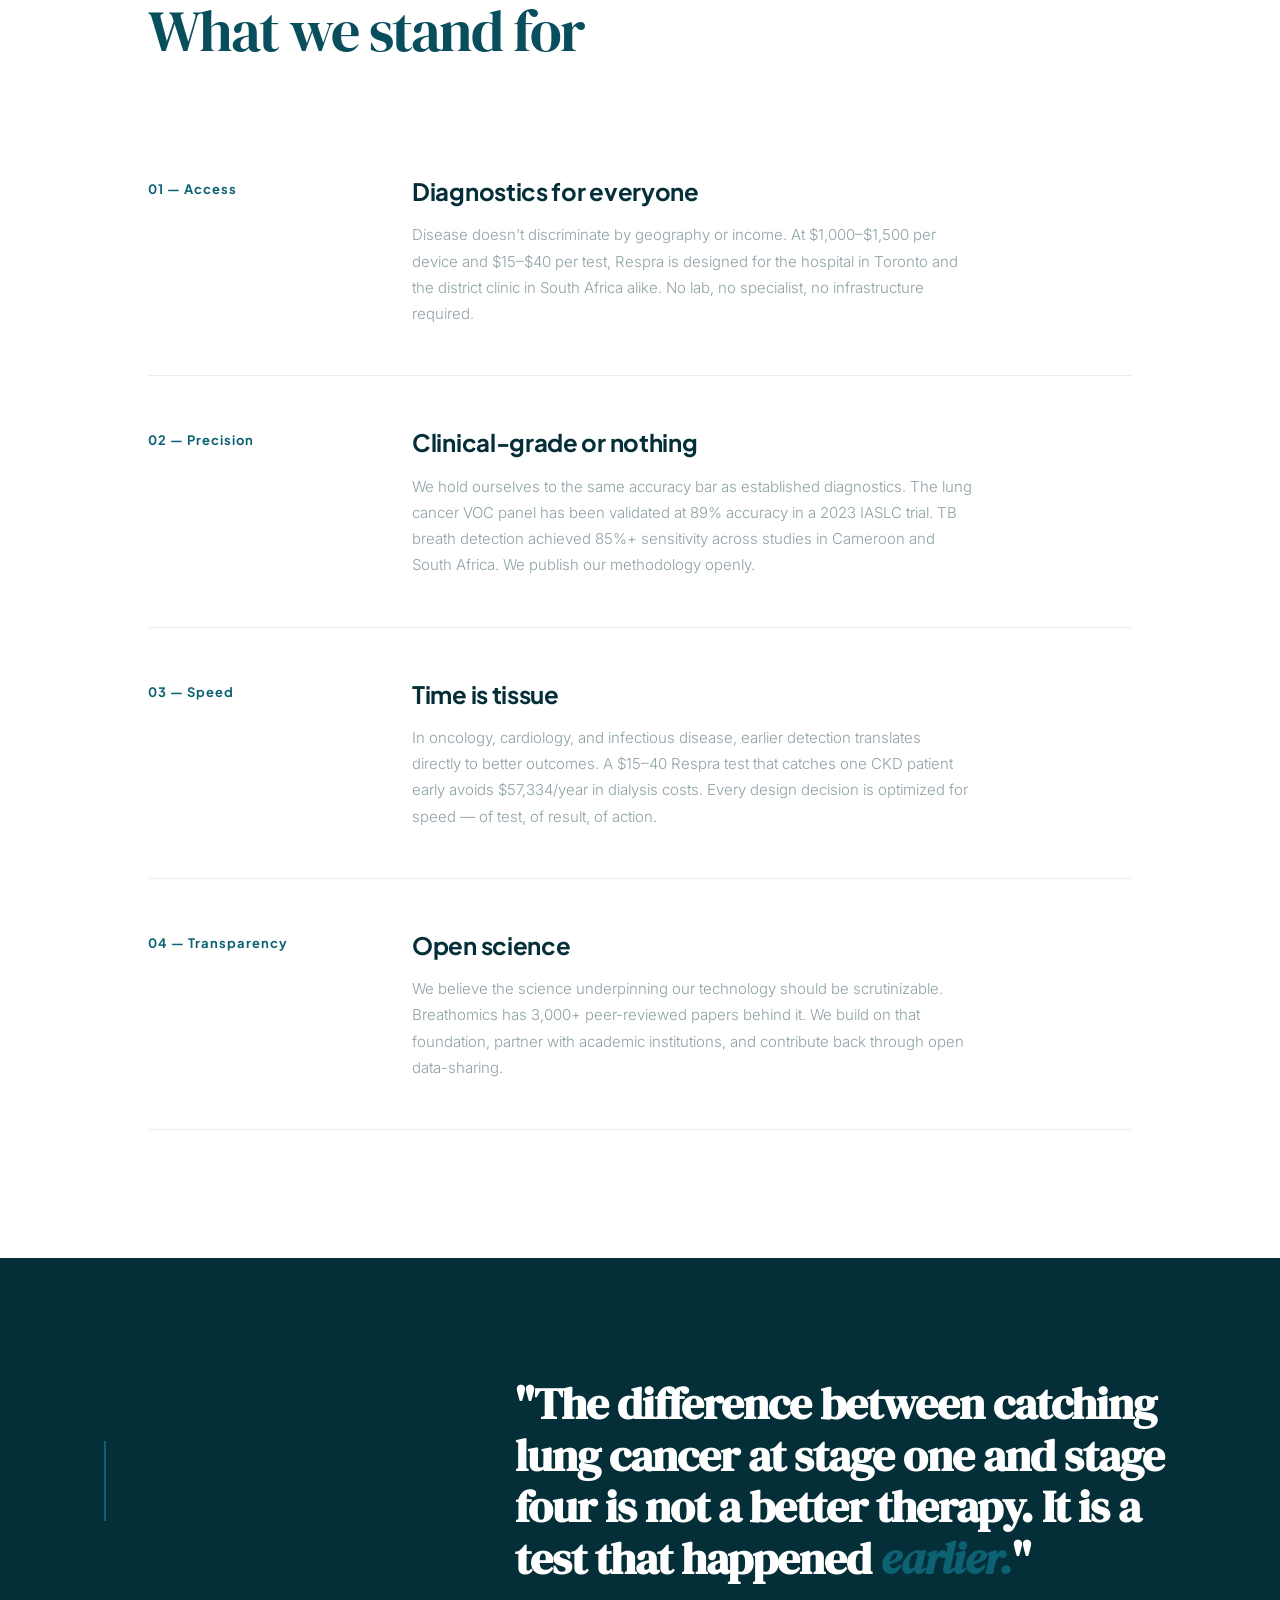
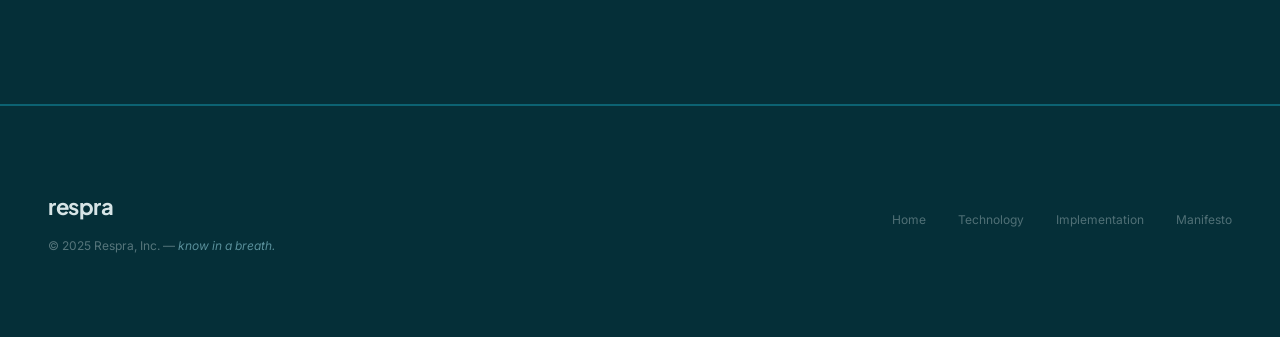
==== commit 709b1090: "Add files via upload" ====
--- a/about.html
+++ b/about.html
@@ -251,8 +251,8 @@
           <p style="font-family:var(--body);font-size:15px;font-weight:300;color:var(--muted);max-width:440px;line-height:1.6;">A concise overview of Respra's technology, market opportunity, and roadmap — designed for investors and strategic partners.</p>
         </div>
         <div style="display:flex;align-items:center;gap:16px;flex-shrink:0;">
-          <a href="#"
-             onclick="alert('One-pager coming soon — upload your PDF and we will link it here.');return false;"
+          <a href="respra-one-pager.pdf"
+             download
              style="display:inline-flex;align-items:center;gap:10px;padding:16px 28px;background:var(--green-dark);color:#fff;border-radius:100px;font-family:var(--subhead);font-size:14px;font-weight:600;text-decoration:none;letter-spacing:0.2px;transition:opacity 0.2s,transform 0.2s;"
              onmouseover="this.style.opacity='0.85';this.style.transform='translateY(-1px)'"
              onmouseout="this.style.opacity='1';this.style.transform='translateY(0)'">
@@ -262,7 +262,6 @@
             </svg>
             Download One-Pager
           </a>
-          <div style="padding:12px 20px;border:1.5px dashed rgba(12,98,114,0.35);border-radius:12px;font-family:var(--subhead);font-size:11px;font-weight:600;color:rgba(12,98,114,0.55);letter-spacing:1.5px;text-transform:uppercase;white-space:nowrap;">PDF placeholder</div>
         </div>
       </div>
     </div>
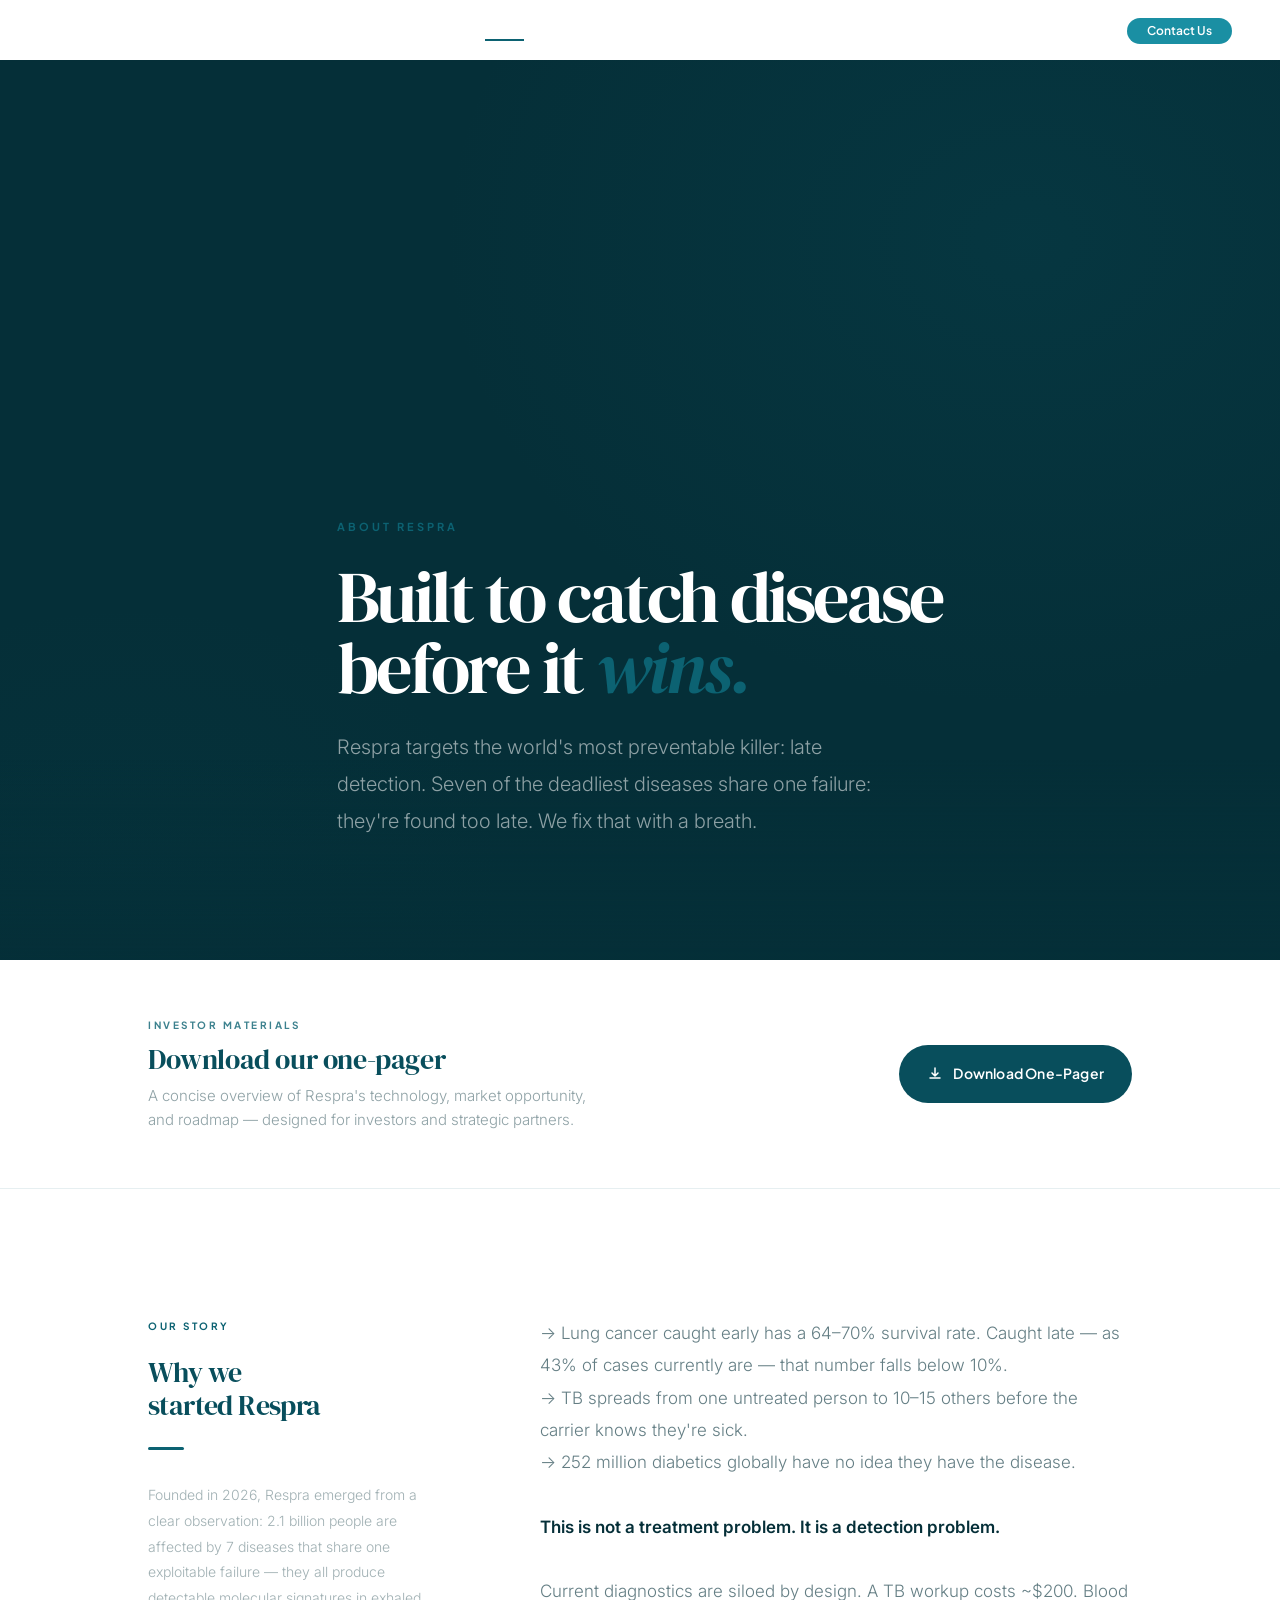
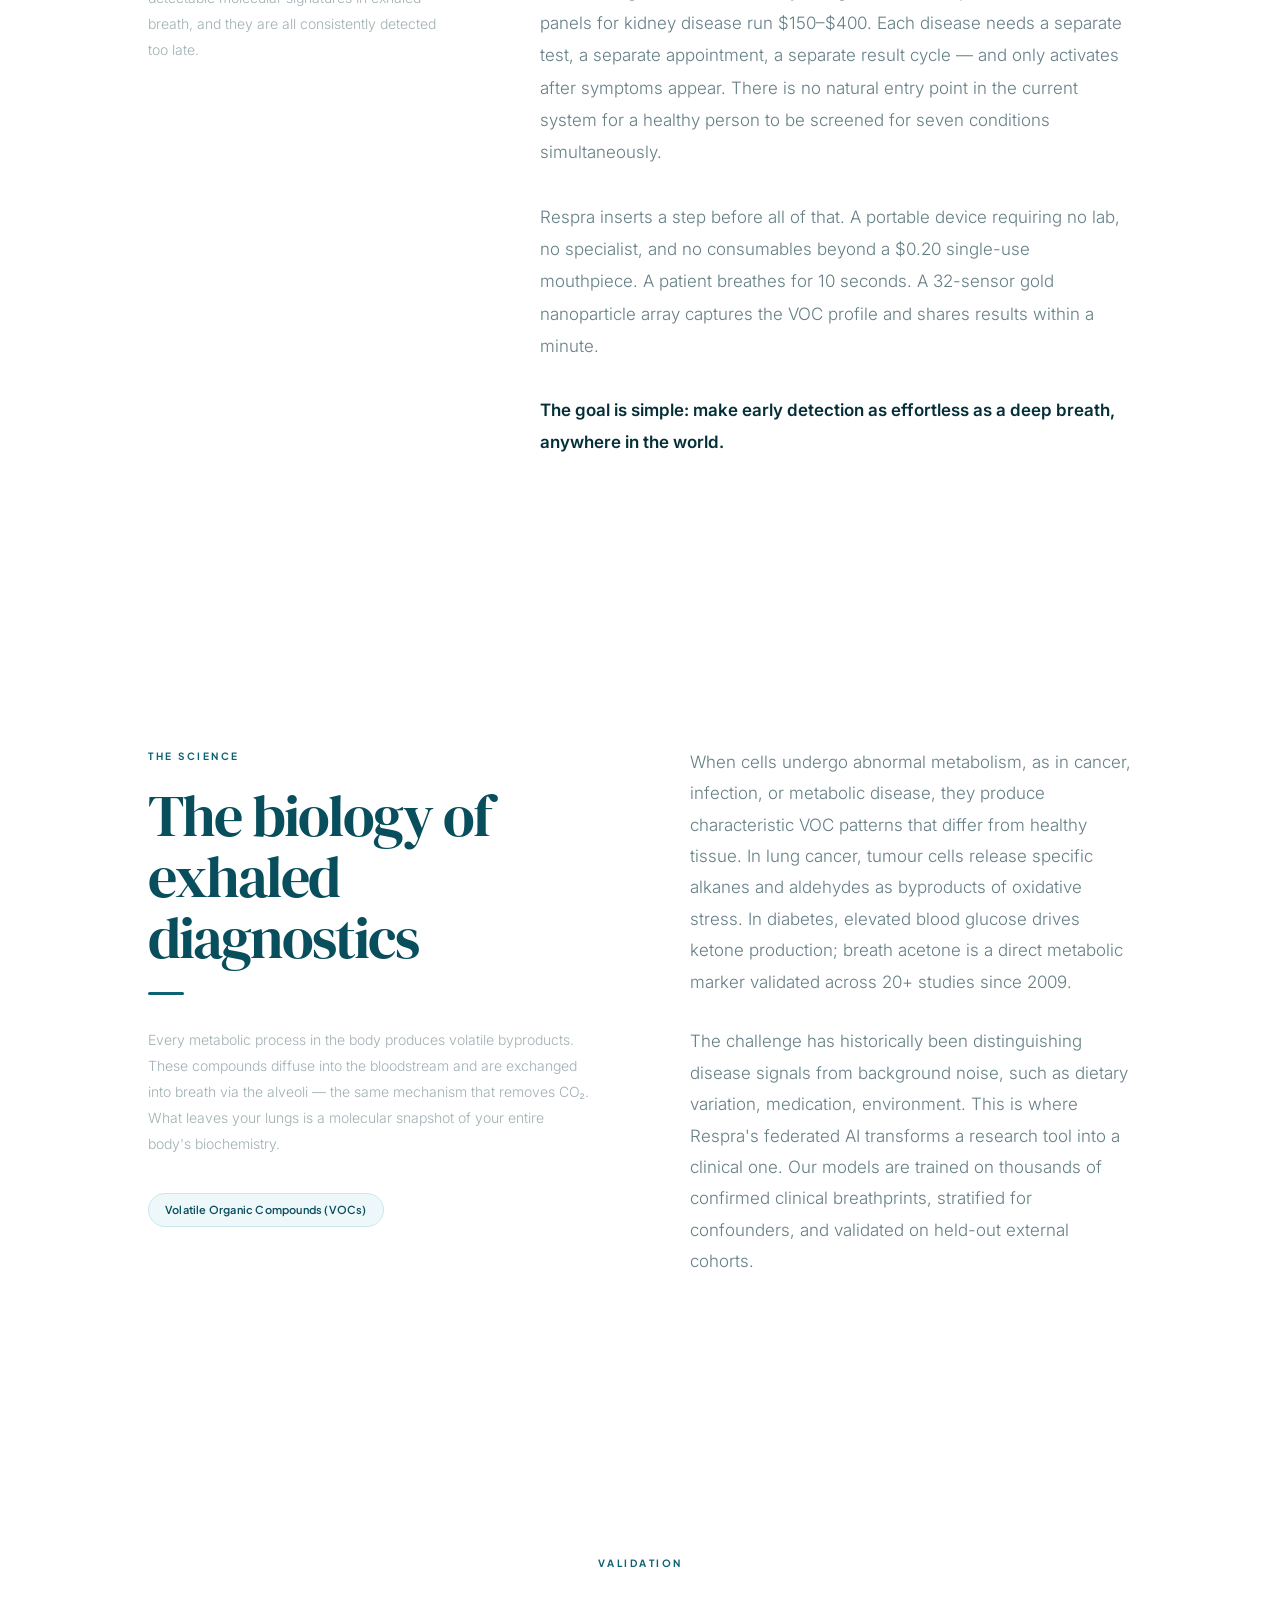
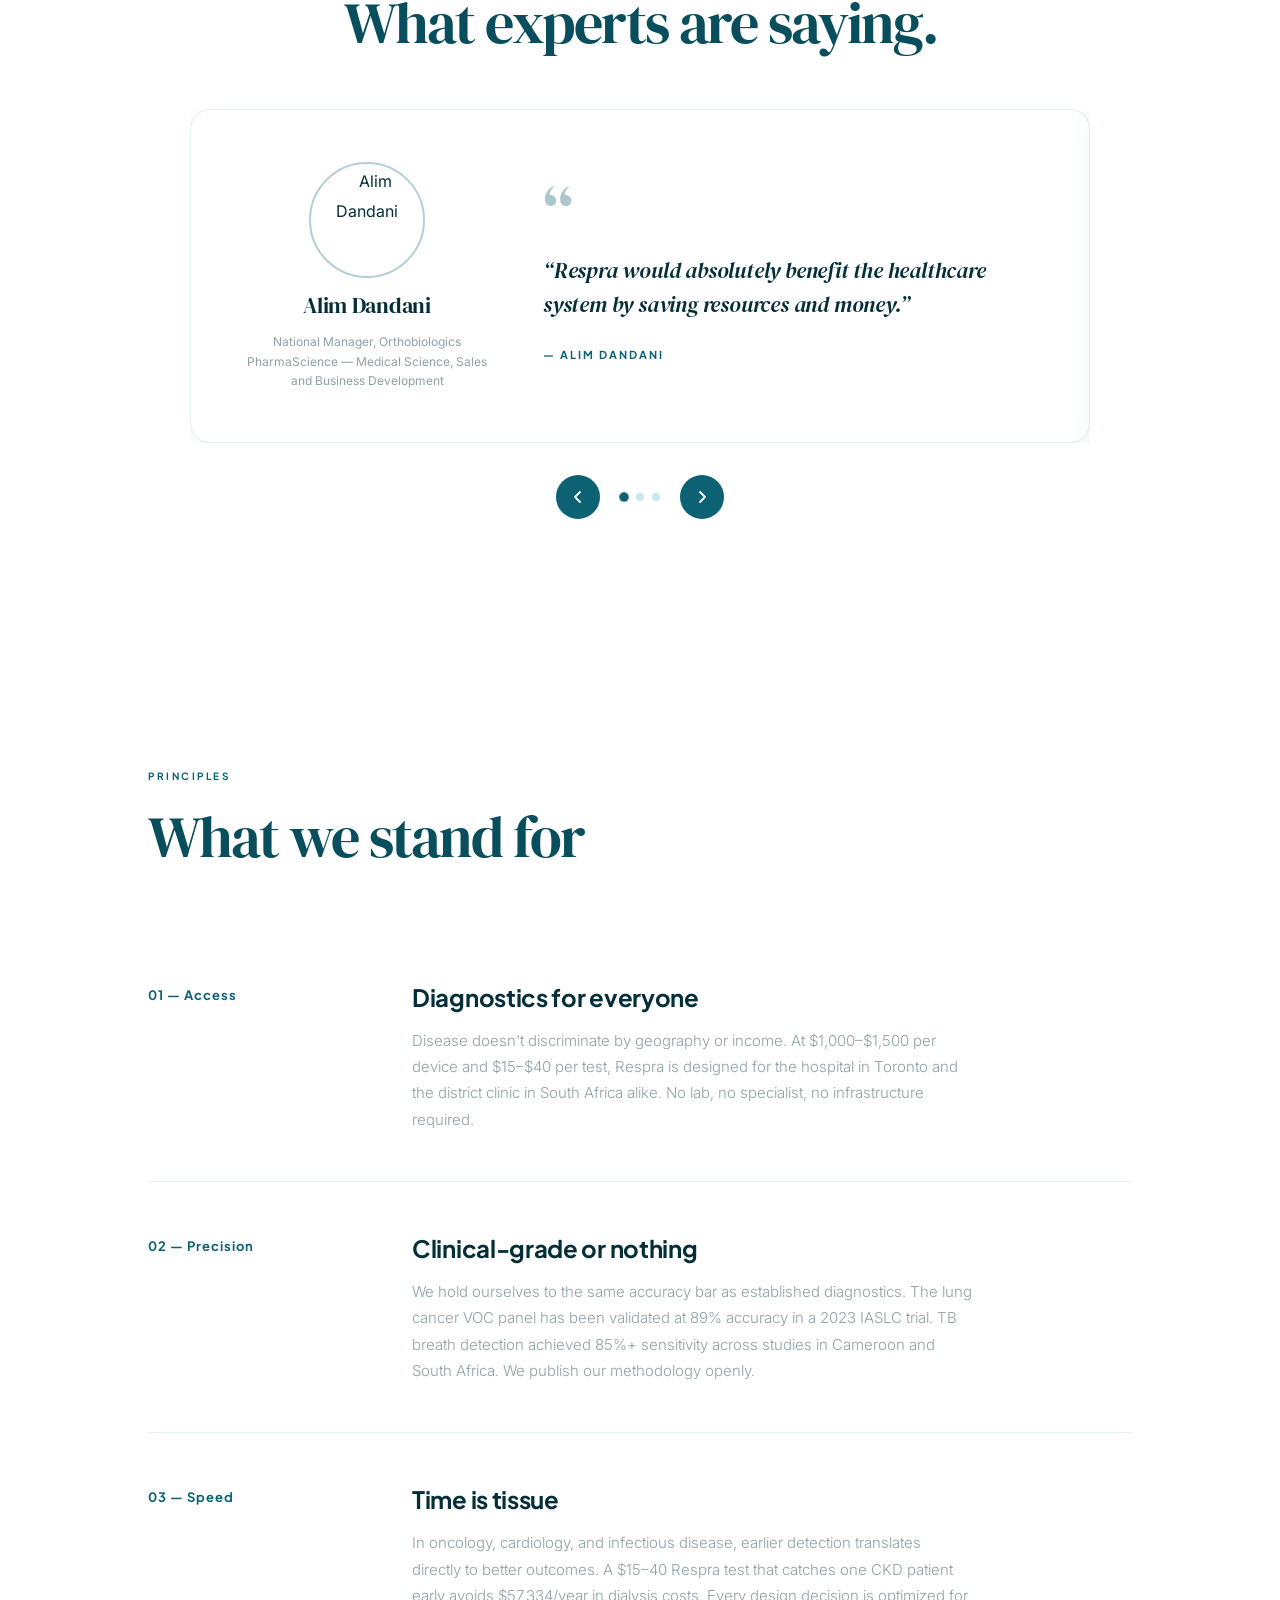
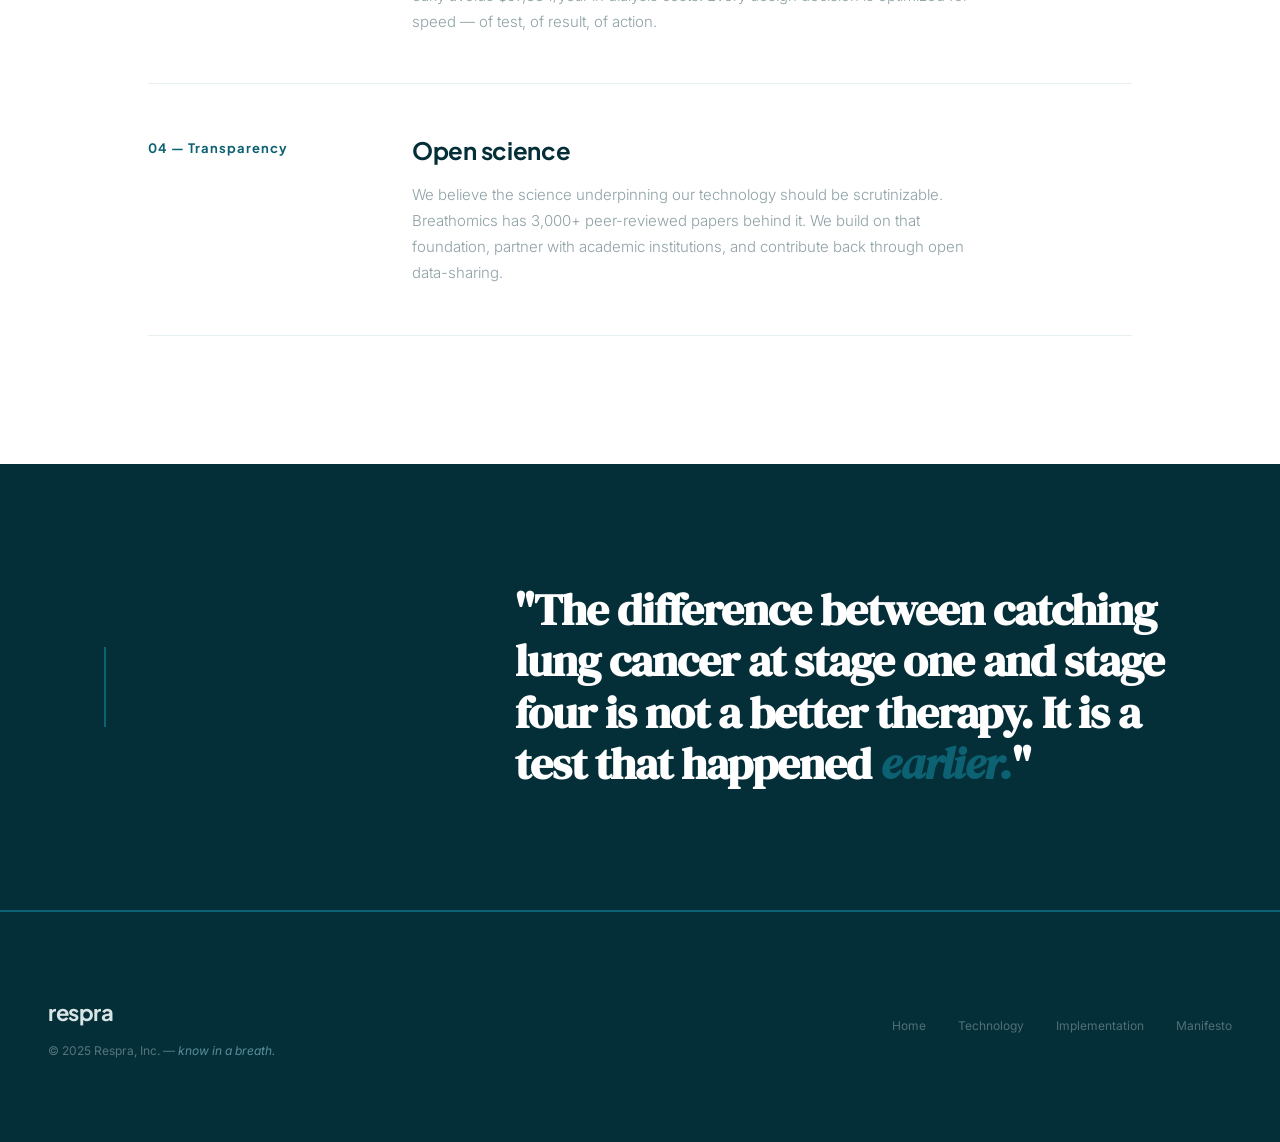
==== commit 2a2bb20f: "Add files via upload" ====
--- a/about.html
+++ b/about.html
@@ -204,6 +204,180 @@
       margin-bottom: 28px;
       font-weight: 300;
     }
+
+    /* ── VALIDATION ── */
+    .validation-section {
+      background: var(--bg);
+      padding: 120px 0;
+    }
+
+    .validator-track-wrap {
+      position: relative;
+      overflow: hidden;
+      margin: 56px auto 0;
+      max-width: 900px;
+    }
+
+    .validator-track {
+      display: flex;
+      transition: transform 0.35s ease;
+      will-change: transform;
+    }
+
+    .validator-card {
+      min-width: 100%;
+      display: grid;
+      grid-template-columns: 240px 1fr;
+      gap: 56px;
+      align-items: center;
+      background: #fff;
+      border-radius: 20px;
+      border: 1px solid var(--border);
+      padding: 52px 56px;
+      box-shadow: 0 4px 24px rgba(12,98,114,0.06);
+      text-align: left;
+      box-sizing: border-box;
+    }
+
+    .validator-profile {
+      display: flex;
+      flex-direction: column;
+      align-items: center;
+      text-align: center;
+      gap: 14px;
+    }
+
+    .validator-photo-wrap {
+      width: 116px;
+      height: 116px;
+      border-radius: 50%;
+      border: 2px solid rgba(12,98,114,0.3);
+      padding: 3px;
+      flex-shrink: 0;
+    }
+
+    .validator-photo-wrap img {
+      width: 100%;
+      height: 100%;
+      border-radius: 50%;
+      object-fit: cover;
+      display: block;
+    }
+
+    .validator-name {
+      font-family: var(--heading);
+      font-size: 22px;
+      font-weight: 400;
+      color: var(--ink);
+      letter-spacing: -0.3px;
+      line-height: 1.2;
+    }
+
+    .validator-title {
+      font-family: var(--body);
+      font-size: 12px;
+      color: var(--muted);
+      font-weight: 400;
+      line-height: 1.6;
+    }
+
+    .validator-quote-mark {
+      font-family: var(--heading);
+      font-size: 72px;
+      line-height: 0.75;
+      color: var(--teal);
+      opacity: 0.35;
+      display: block;
+      margin-bottom: 12px;
+    }
+
+    .validator-quote-text {
+      font-family: var(--heading);
+      font-size: clamp(17px, 2vw, 22px);
+      font-style: italic;
+      font-weight: 400;
+      color: var(--ink);
+      line-height: 1.55;
+      letter-spacing: -0.2px;
+      margin-bottom: 24px;
+    }
+
+    .validator-attribution {
+      font-family: var(--subhead);
+      font-size: 11px;
+      font-weight: 700;
+      letter-spacing: 2px;
+      text-transform: uppercase;
+      color: var(--teal);
+    }
+
+    .validator-nav {
+      display: flex;
+      align-items: center;
+      justify-content: center;
+      gap: 20px;
+      margin-top: 32px;
+    }
+
+    .validator-arrow {
+      width: 44px;
+      height: 44px;
+      border-radius: 50%;
+      background: var(--teal);
+      border: none;
+      cursor: pointer;
+      display: flex;
+      align-items: center;
+      justify-content: center;
+      flex-shrink: 0;
+      transition: transform 0.2s ease, box-shadow 0.2s ease;
+    }
+
+    .validator-arrow:hover {
+      transform: scale(1.08);
+      box-shadow: 0 0 14px rgba(12,98,114,0.4);
+    }
+
+    .validator-arrow svg {
+      width: 18px;
+      height: 18px;
+      stroke: #fff;
+      fill: none;
+      stroke-linecap: round;
+      stroke-linejoin: round;
+      stroke-width: 1.8;
+    }
+
+    .validator-dots {
+      display: flex;
+      align-items: center;
+      gap: 8px;
+    }
+
+    .validator-dot {
+      width: 8px;
+      height: 8px;
+      border-radius: 50%;
+      background: var(--mint-mid);
+      border: none;
+      cursor: pointer;
+      padding: 0;
+      transition: background 0.2s ease, transform 0.2s ease;
+    }
+
+    .validator-dot.active {
+      background: var(--teal);
+      transform: scale(1.2);
+    }
+
+    @media (max-width: 700px) {
+      .validator-card {
+        grid-template-columns: 1fr;
+        padding: 36px 28px;
+        gap: 28px;
+      }
+      .validator-nav { flex-wrap: wrap; gap: 12px; }
+    }
   </style>
 </head>
 <body>
@@ -309,6 +483,79 @@
     </div>
   </section>
 
+  <!-- VALIDATION -->
+  <section class="validation-section">
+    <div class="section-inner" style="text-align:center;">
+      <span class="eyebrow fade-up">Validation</span>
+      <h2 class="fade-up" style="transition-delay:.08s;">What experts are saying.</h2>
+
+      <div class="validator-track-wrap fade-up" style="transition-delay:.16s;">
+        <div class="validator-track" id="validator-track">
+
+          <div class="validator-card">
+            <div class="validator-profile">
+              <div class="validator-photo-wrap">
+                <img src="validator-1.png" alt="Alim Dandani" />
+              </div>
+              <div class="validator-name">Alim Dandani</div>
+              <div class="validator-title">National Manager, Orthobiologics<br/>PharmaScience &mdash; Medical Science, Sales and Business Development</div>
+            </div>
+            <div class="validator-quote-side">
+              <span class="validator-quote-mark">&ldquo;</span>
+              <p class="validator-quote-text">&ldquo;Respra would absolutely benefit the healthcare system by saving resources and money.&rdquo;</p>
+              <div class="validator-attribution">&mdash; Alim Dandani</div>
+            </div>
+          </div>
+
+          <div class="validator-card">
+            <div class="validator-profile">
+              <div class="validator-photo-wrap">
+                <img src="validator-2.png" alt="Dr. Imran Haq" />
+              </div>
+              <div class="validator-name">Dr. Imran Haq</div>
+              <div class="validator-title">Managing Director<br/>The Sample Network &mdash; Clinical Biosample Collection</div>
+            </div>
+            <div class="validator-quote-side">
+              <span class="validator-quote-mark">&ldquo;</span>
+              <p class="validator-quote-text">&ldquo;It&rsquo;s worth pursuing.&rdquo;</p>
+              <div class="validator-attribution">&mdash; Dr. Imran Haq</div>
+            </div>
+          </div>
+
+          <div class="validator-card">
+            <div class="validator-profile">
+              <div class="validator-photo-wrap">
+                <img src="validator-3.png" alt="Julie Paperwala" />
+              </div>
+              <div class="validator-name">Julie Paperwala</div>
+              <div class="validator-title">Senior Manager, Program Delivery and Research IT<br/>SickKids</div>
+            </div>
+            <div class="validator-quote-side">
+              <span class="validator-quote-mark">&ldquo;</span>
+              <p class="validator-quote-text">&ldquo;Having gone through it personally with my father, I would 100% think Respra is a helpful device to implement.&rdquo;</p>
+              <div class="validator-attribution">&mdash; Julie Paperwala</div>
+            </div>
+          </div>
+
+        </div>
+      </div>
+
+      <div class="validator-nav">
+        <button class="validator-arrow" id="val-prev" aria-label="Previous validator">
+          <svg viewBox="0 0 18 18"><path d="M11 4l-5 5 5 5"/></svg>
+        </button>
+        <div class="validator-dots">
+          <button class="validator-dot active" data-idx="0" aria-label="Validator 1"></button>
+          <button class="validator-dot" data-idx="1" aria-label="Validator 2"></button>
+          <button class="validator-dot" data-idx="2" aria-label="Validator 3"></button>
+        </div>
+        <button class="validator-arrow" id="val-next" aria-label="Next validator">
+          <svg viewBox="0 0 18 18"><path d="M7 4l5 5-5 5"/></svg>
+        </button>
+      </div>
+    </div>
+  </section>
+
   <hr class="rule" />
 
   <!-- VALUES -->
@@ -390,6 +637,35 @@
     const bg = document.getElementById('about-hero-bg');
     if (bg) bg.style.transform = `translateY(${window.scrollY * 0.15}px)`;
   }, { passive: true });
+
+  // Validator carousel
+  (function() {
+    const track = document.getElementById('validator-track');
+    const dots = document.querySelectorAll('.validator-dot');
+    const total = 3;
+    let current = 0;
+    let timer;
+
+    function goTo(idx, resetAuto) {
+      current = ((idx % total) + total) % total;
+      track.style.transform = 'translateX(-' + (current * 100) + '%)';
+      dots.forEach(function(d, i) { d.classList.toggle('active', i === current); });
+      if (resetAuto !== false) resetTimer();
+    }
+
+    function resetTimer() {
+      clearInterval(timer);
+      timer = setInterval(function() { goTo(current + 1, false); }, 6000);
+    }
+
+    document.getElementById('val-prev').addEventListener('click', function() { goTo(current - 1); });
+    document.getElementById('val-next').addEventListener('click', function() { goTo(current + 1); });
+    dots.forEach(function(dot) {
+      dot.addEventListener('click', function() { goTo(parseInt(dot.dataset.idx)); });
+    });
+
+    resetTimer();
+  })();
 
   const contactBtn = document.getElementById('contact-btn');
   const contactPopup = document.getElementById('contact-popup');
